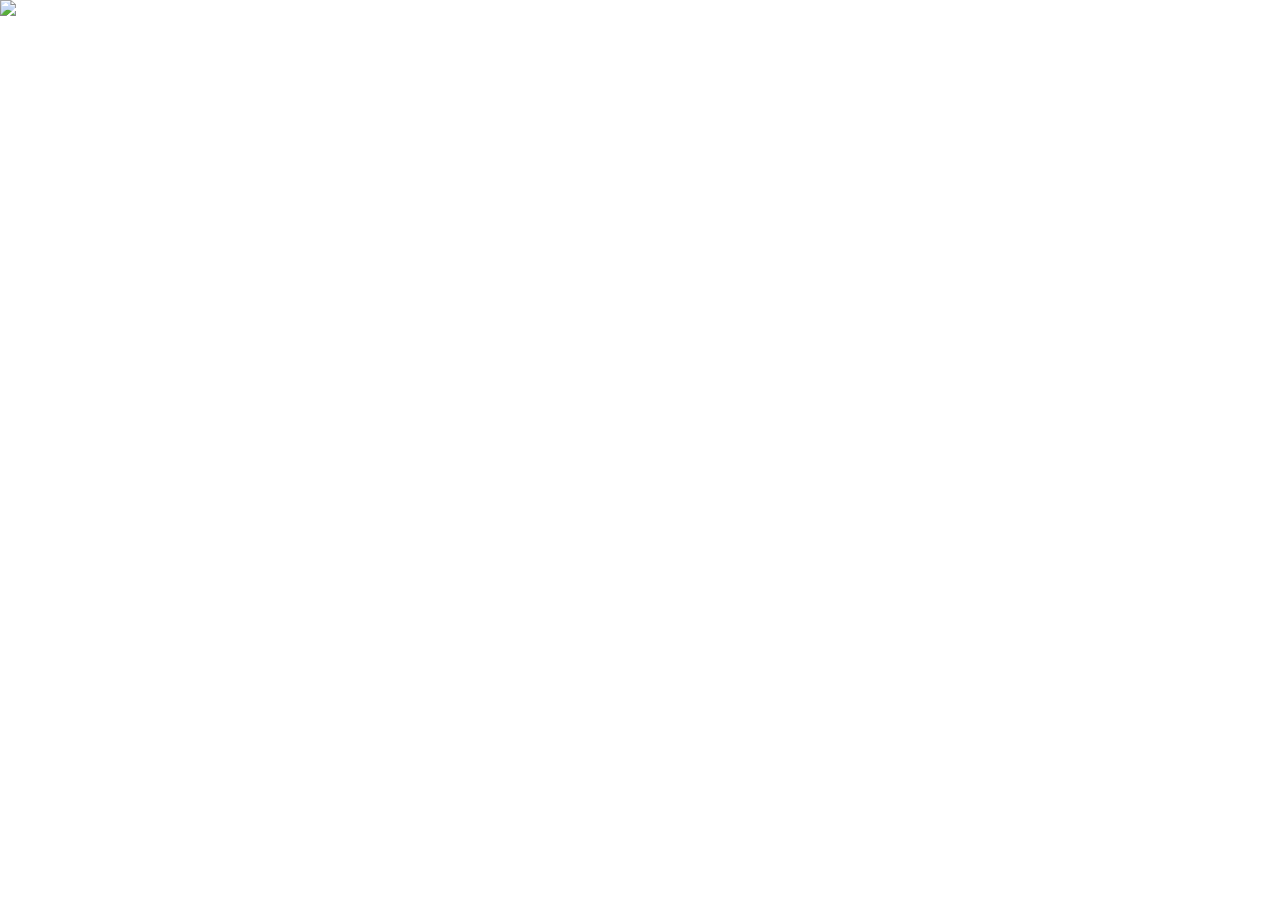
==== index.html @ eeb86399 "init" ====
<!DOCTYPE html>
<html>
    <head>
        <meta charset="utf-8">
        <title>Test</title>
        <style>
            body {
                margin: 0;
            }
            .testImg {
                position: absolute;
                width: 100%;
                display: none;
            }

            @media (min-width: 1680px) {
                #testImg1800 {
                    display: block;
                } 
            }
            @media (min-width: 1320px) and (max-width: 1679px) {
                #testImg1500 {
                    display: block;
                } 
            }
            @media (min-width: 960px) and (max-width: 1319px) {
                #testImg1140 {
                    display: block;
                } 
            }
            @media (max-width: 959px) and (orientation: landscape) {
                #testImg660 {
                    display: block;
                } 
            }
            @media (min-width: 600px) and (orientation: portrait) {
                #testImg600P {
                    display: block;
                } 
            }
            @media (max-width: 599px) and (orientation: portrait) {
                #testImg372P {
                    display: block;
                } 
            }

            #testText {
                position: absolute;
                color: #fff;
                font-size: 18px;
                font-family: "Proxima Nova";
                font-weight: 700;
                font-style: italic;
                top: 960px;
                left: 814px;
                letter-spacing: 1px;
            }

            #pageWidthP {
                position: absolute;
                top: 16px;
                right: 48px;
                color: #fff;
            }
        </style>
    </head>
    <body>
        <img id="testImg1800" class="testImg" src="../_1-desk-1680/1800.png">
        <img id="testImg1500" class="testImg" src="../_2-laptop-1320/1500.png">
        <img id="testImg1140" class="testImg" src="../_3-tabletLandscape-960/1140.png">
        <img id="testImg660" class="testImg" src="../_4-mobileLandscape/660.png">
        <img id="testImg600P" class="testImg" src="../_5-tabletPortrait-600/600P.png">
        <img id="testImg372P" class="testImg" src="../_6-mobilePortrait/372.png">

        <p id="pageWidthP"></p>

<!--        <p id="testText">I am a graphic designer</p>-->

        <script>
            var pageWidth = window.innerWidth;
            var pageWidthP = document.getElementById('pageWidthP');
            pageWidthP.innerHTML = pageWidth;

            window.addEventListener('resize', function() {
                var pageWidth = window.innerWidth;
                pageWidthP.innerHTML = pageWidth;
            })
        </script>
    </body>
</html>
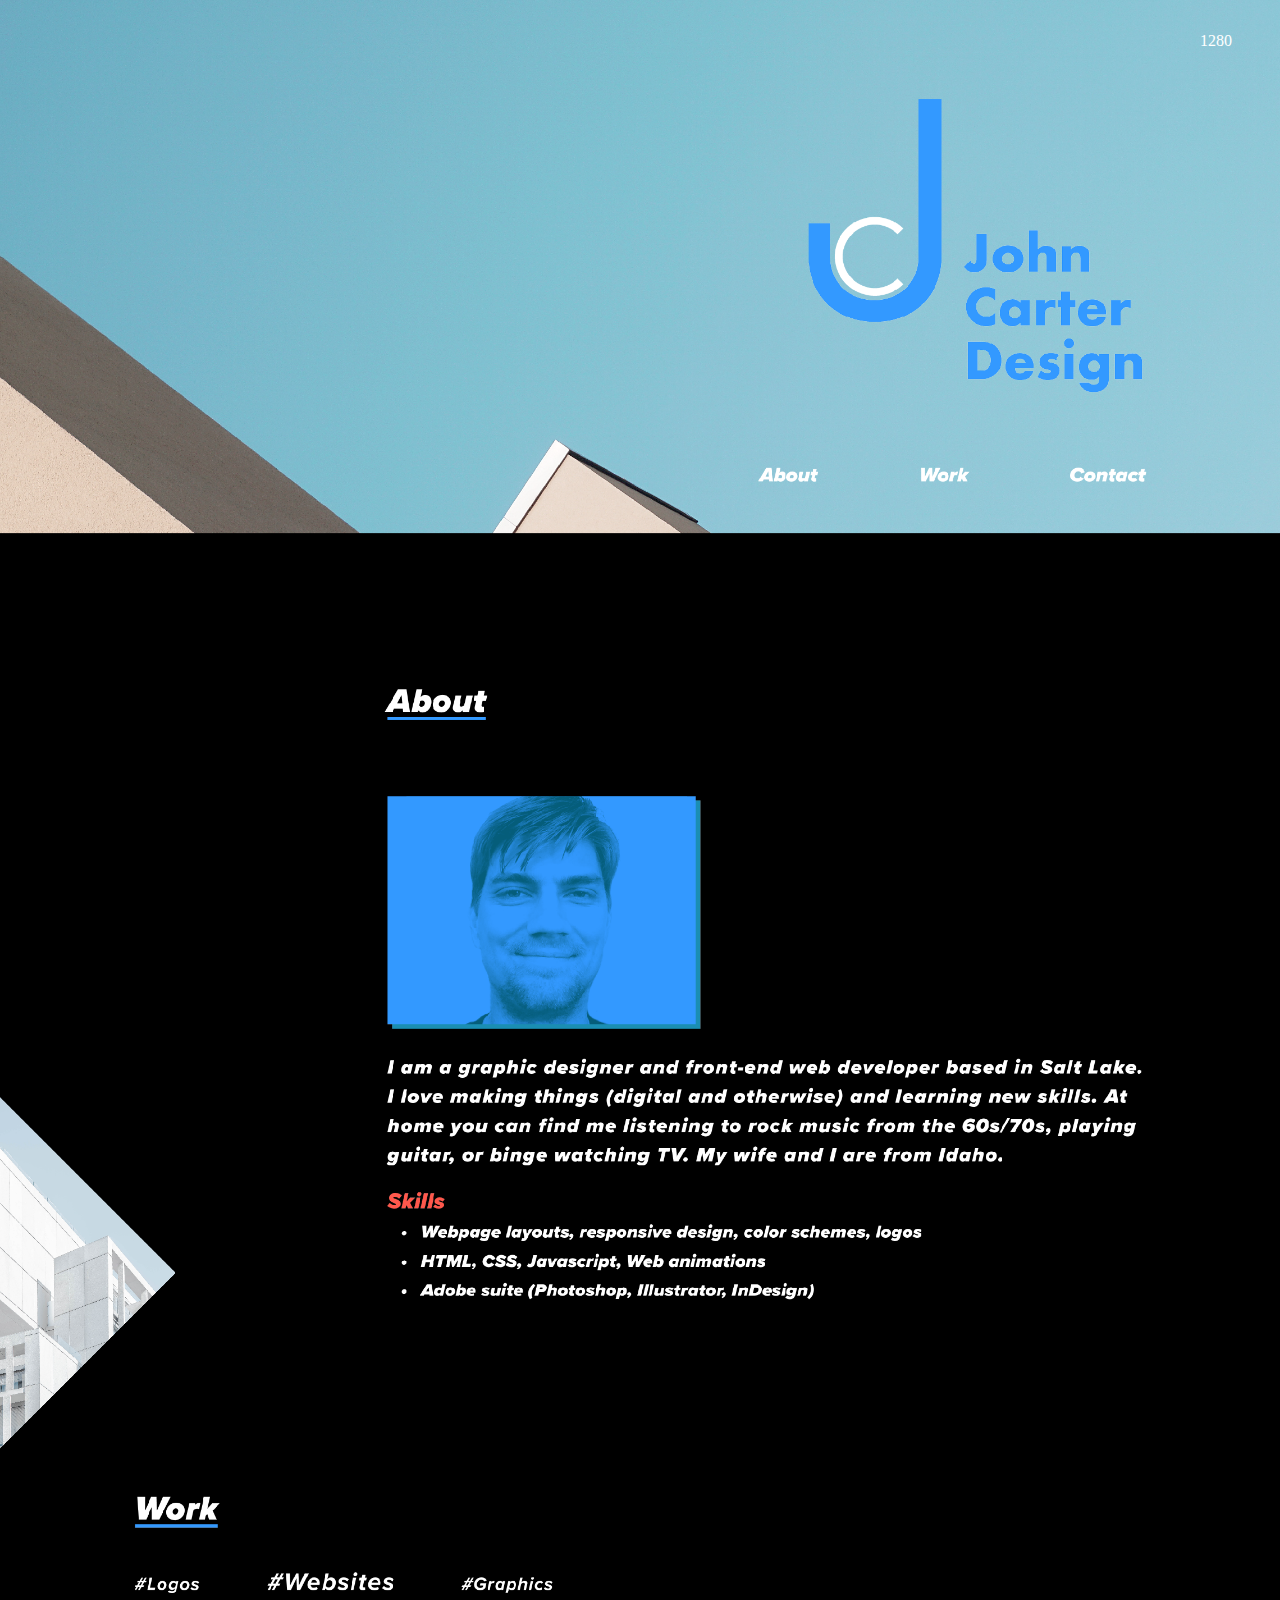
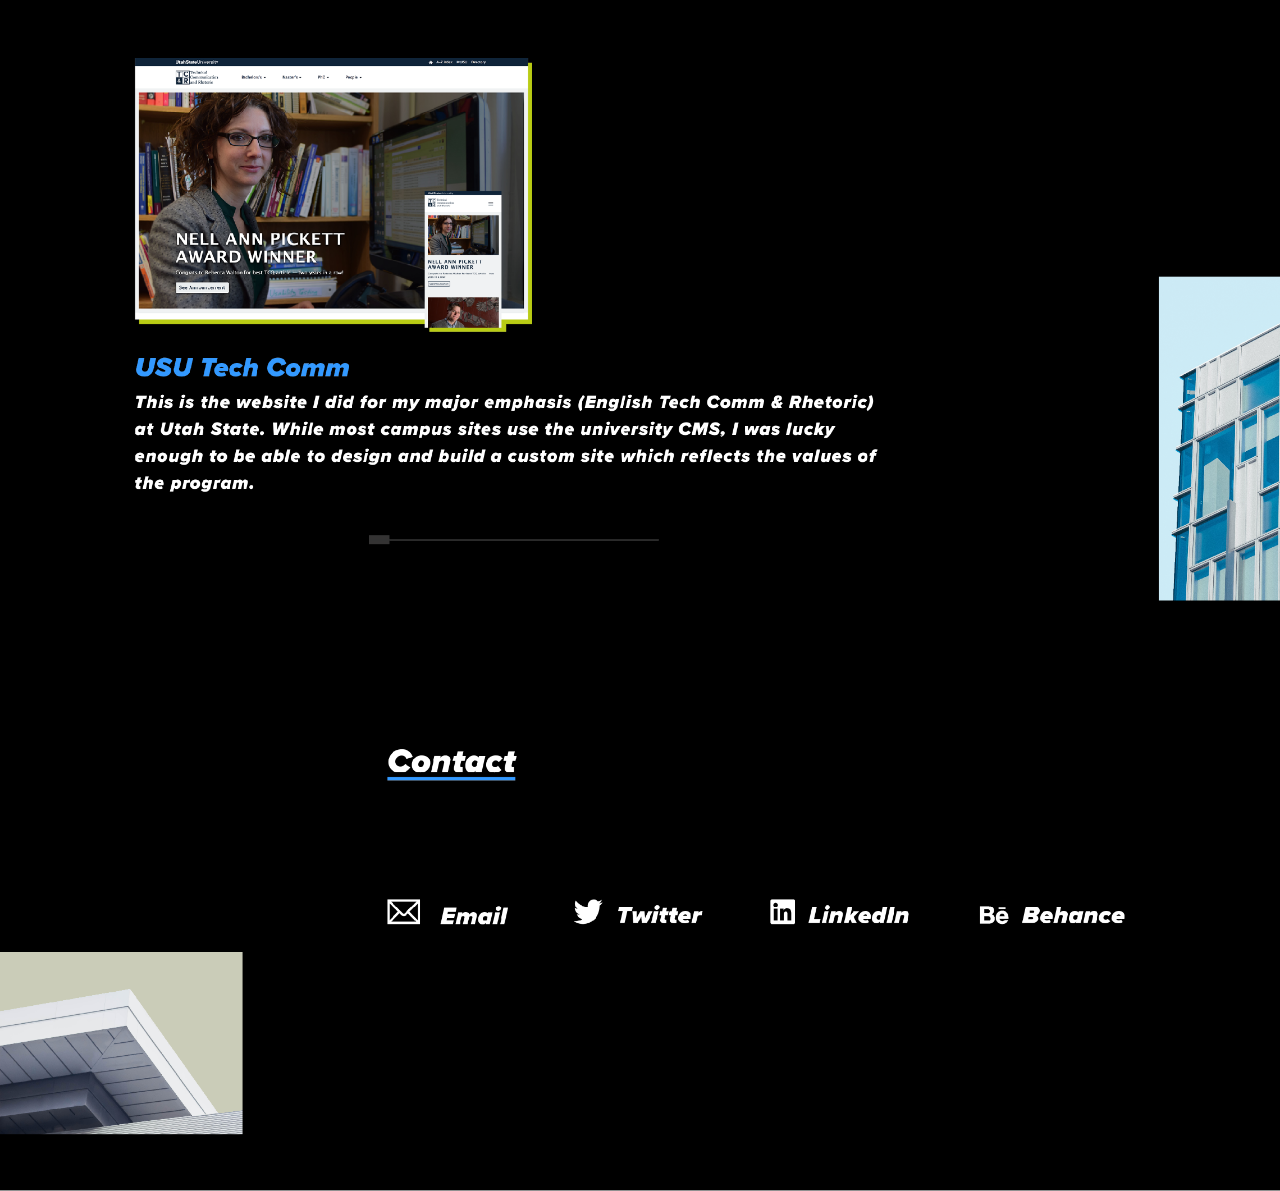
==== commit bd8f965f: "img src" ====
--- a/index.html
+++ b/index.html
@@ -65,12 +65,12 @@
         </style>
     </head>
     <body>
-        <img id="testImg1800" class="testImg" src="../_1-desk-1680/1800.png">
-        <img id="testImg1500" class="testImg" src="../_2-laptop-1320/1500.png">
-        <img id="testImg1140" class="testImg" src="../_3-tabletLandscape-960/1140.png">
-        <img id="testImg660" class="testImg" src="../_4-mobileLandscape/660.png">
-        <img id="testImg600P" class="testImg" src="../_5-tabletPortrait-600/600P.png">
-        <img id="testImg372P" class="testImg" src="../_6-mobilePortrait/372.png">
+        <img id="testImg1800" class="testImg" src="_1-desk-1680/1800.png">
+        <img id="testImg1500" class="testImg" src="_2-laptop-1320/1500.png">
+        <img id="testImg1140" class="testImg" src="_3-tabletLandscape-960/1140.png">
+        <img id="testImg660" class="testImg" src="_4-mobileLandscape/660.png">
+        <img id="testImg600P" class="testImg" src="_5-tabletPortrait-600/600P.png">
+        <img id="testImg372P" class="testImg" src="_6-mobilePortrait/372.png">
 
         <p id="pageWidthP"></p>
 
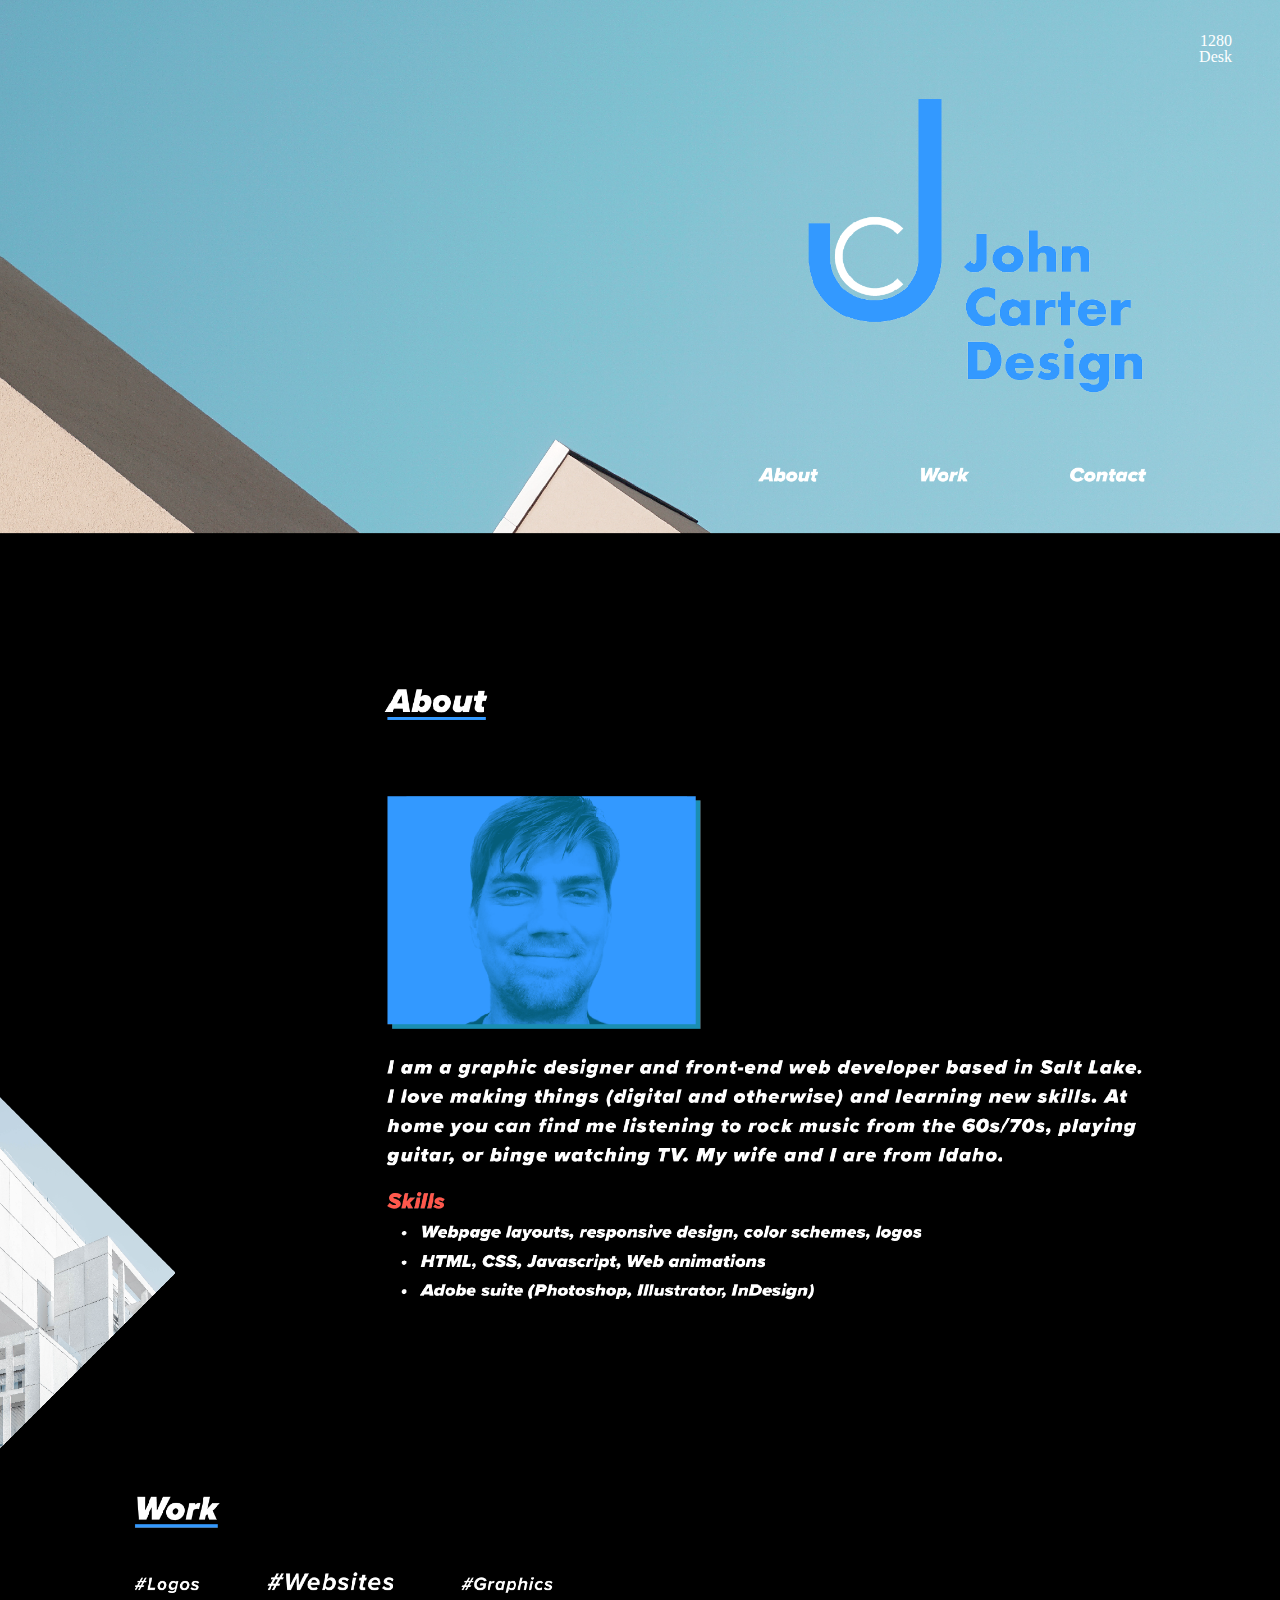
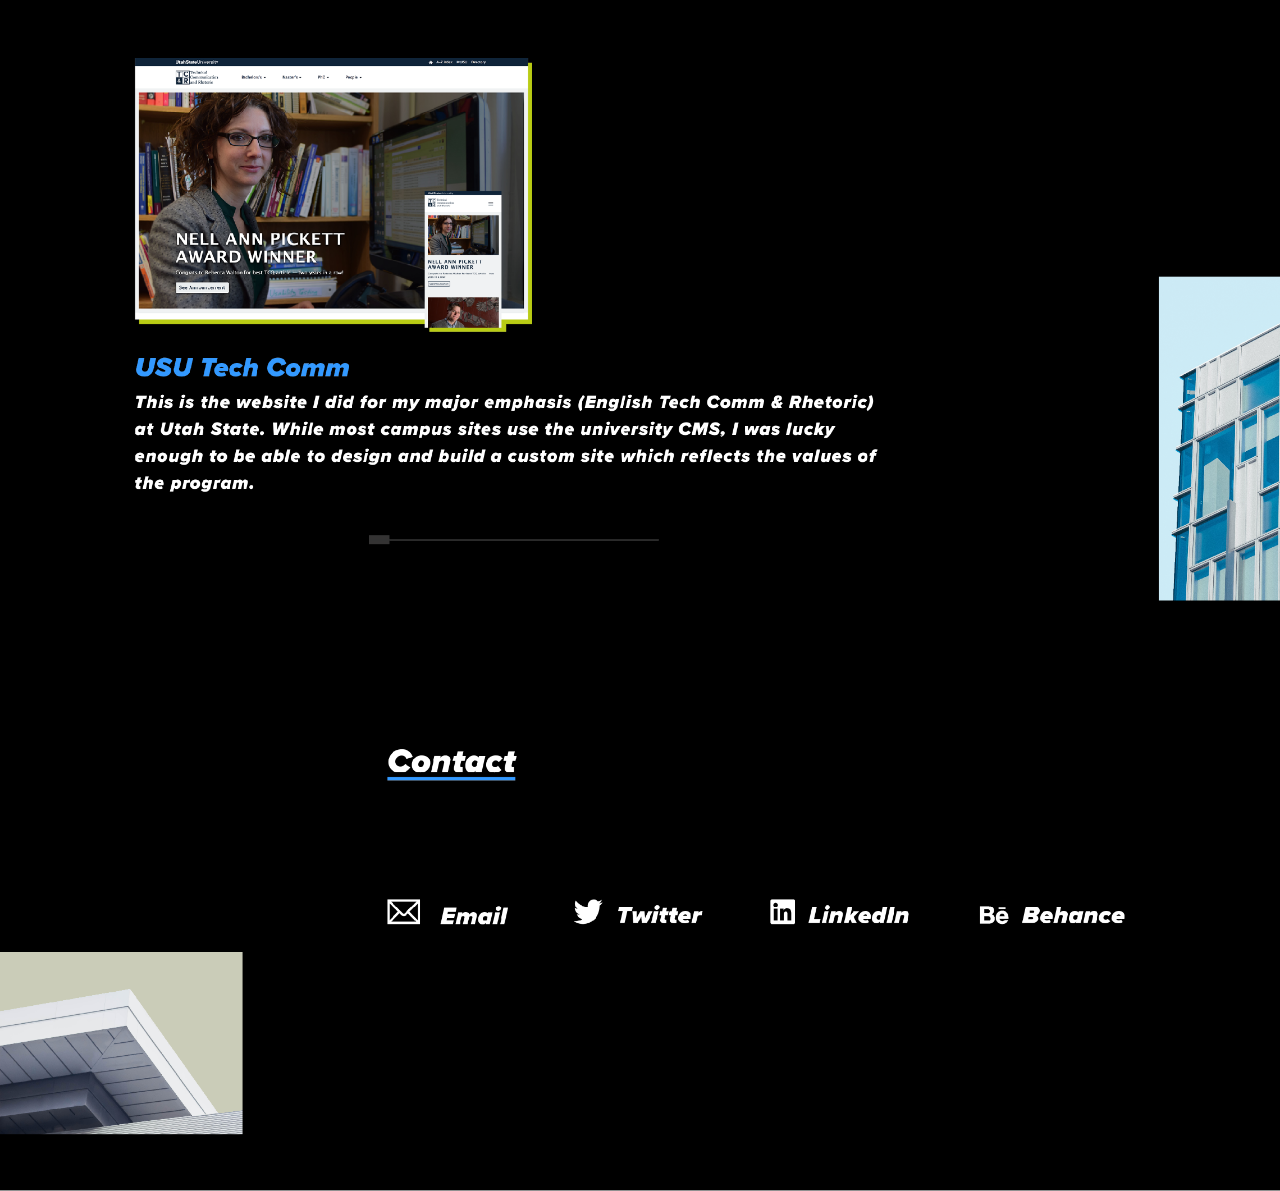
==== commit 449485fe: "media p" ====
--- a/index.html
+++ b/index.html
@@ -13,35 +13,58 @@
                 display: none;
             }
 
+            /* Desk and Laptop */
             @media (min-width: 1680px) {
-                #testImg1800 {
+                #testImgDesk {
                     display: block;
                 } 
+                #mediaDesk {
+                    display: block;
+                }
             }
             @media (min-width: 1320px) and (max-width: 1679px) {
-                #testImg1500 {
+                #testImgLaptop {
                     display: block;
                 } 
+                #mediaLaptop {
+                    display: block;
+                }
             }
+            
+            /* Tablet */
             @media (min-width: 960px) and (max-width: 1319px) {
-                #testImg1140 {
+                #testImgTabletL {
                     display: block;
                 } 
+                #mediaTabletL {
+                    display: block;
+                }
             }
-            @media (max-width: 959px) and (orientation: landscape) {
-                #testImg660 {
+            @media (min-width: 600px) and (max-width: 1079px) and (orientation: portrait) {
+                #testImgTabletP {
                     display: block;
                 } 
+                #mediaTabletP {
+                    display: block;
+                }
             }
-            @media (min-width: 600px) and (orientation: portrait) {
-                #testImg600P {
+            
+            /* Mobile */
+            @media (max-width: 959px) and (orientation: landscape) {
+                #testImgMobileL {
                     display: block;
                 } 
+                #mediaMobileL {
+                    display: block;
+                }
             }
             @media (max-width: 599px) and (orientation: portrait) {
-                #testImg372P {
+                #testImgMobileP {
                     display: block;
                 } 
+                #mediaMobileP {
+                    display: block;
+                }
             }
 
             #testText {
@@ -62,15 +85,25 @@
                 right: 48px;
                 color: #fff;
             }
+            
+            .media {
+                display: none;
+                position: absolute;
+                top: 32px;
+                right: 48px;
+                color: #fff;
+            }
         </style>
     </head>
     <body>
-        <img id="testImg1800" class="testImg" src="_1-desk-1680/1800.png">
-        <img id="testImg1500" class="testImg" src="_2-laptop-1320/1500.png">
-        <img id="testImg1140" class="testImg" src="_3-tabletLandscape-960/1140.png">
-        <img id="testImg660" class="testImg" src="_4-mobileLandscape/660.png">
-        <img id="testImg600P" class="testImg" src="_5-tabletPortrait-600/600P.png">
-        <img id="testImg372P" class="testImg" src="_6-mobilePortrait/372.png">
+        <img id="testImgDesk" class="testImg" src="desk1800.png"><p id="mediaDesk" class="media">Desk</p>
+        <img id="testImgLaptop" class="testImg" src="laptop1500.png"><p id="mediaLaptop" class="media">Desk</p>
+        
+        <img id="testImgTabletL" class="testImg" src="tabletLandscape1140.png"><p id="mediaTabletL" class="media">Desk</p>
+        <img id="testImgTabletP" class="testImg" src="tabletPortrait600.png"><p id="mediaTabletP" class="media">Desk</p>
+        
+        <img id="testImgMobileL" class="testImg" src="mobileLandscape660.png"><p id="mediaMobileL" class="media">Desk</p>
+        <img id="testImgMobileP" class="testImg" src="mobilePortrait372.png"><p id="mediaMobileP" class="media">Desk</p>
 
         <p id="pageWidthP"></p>
 
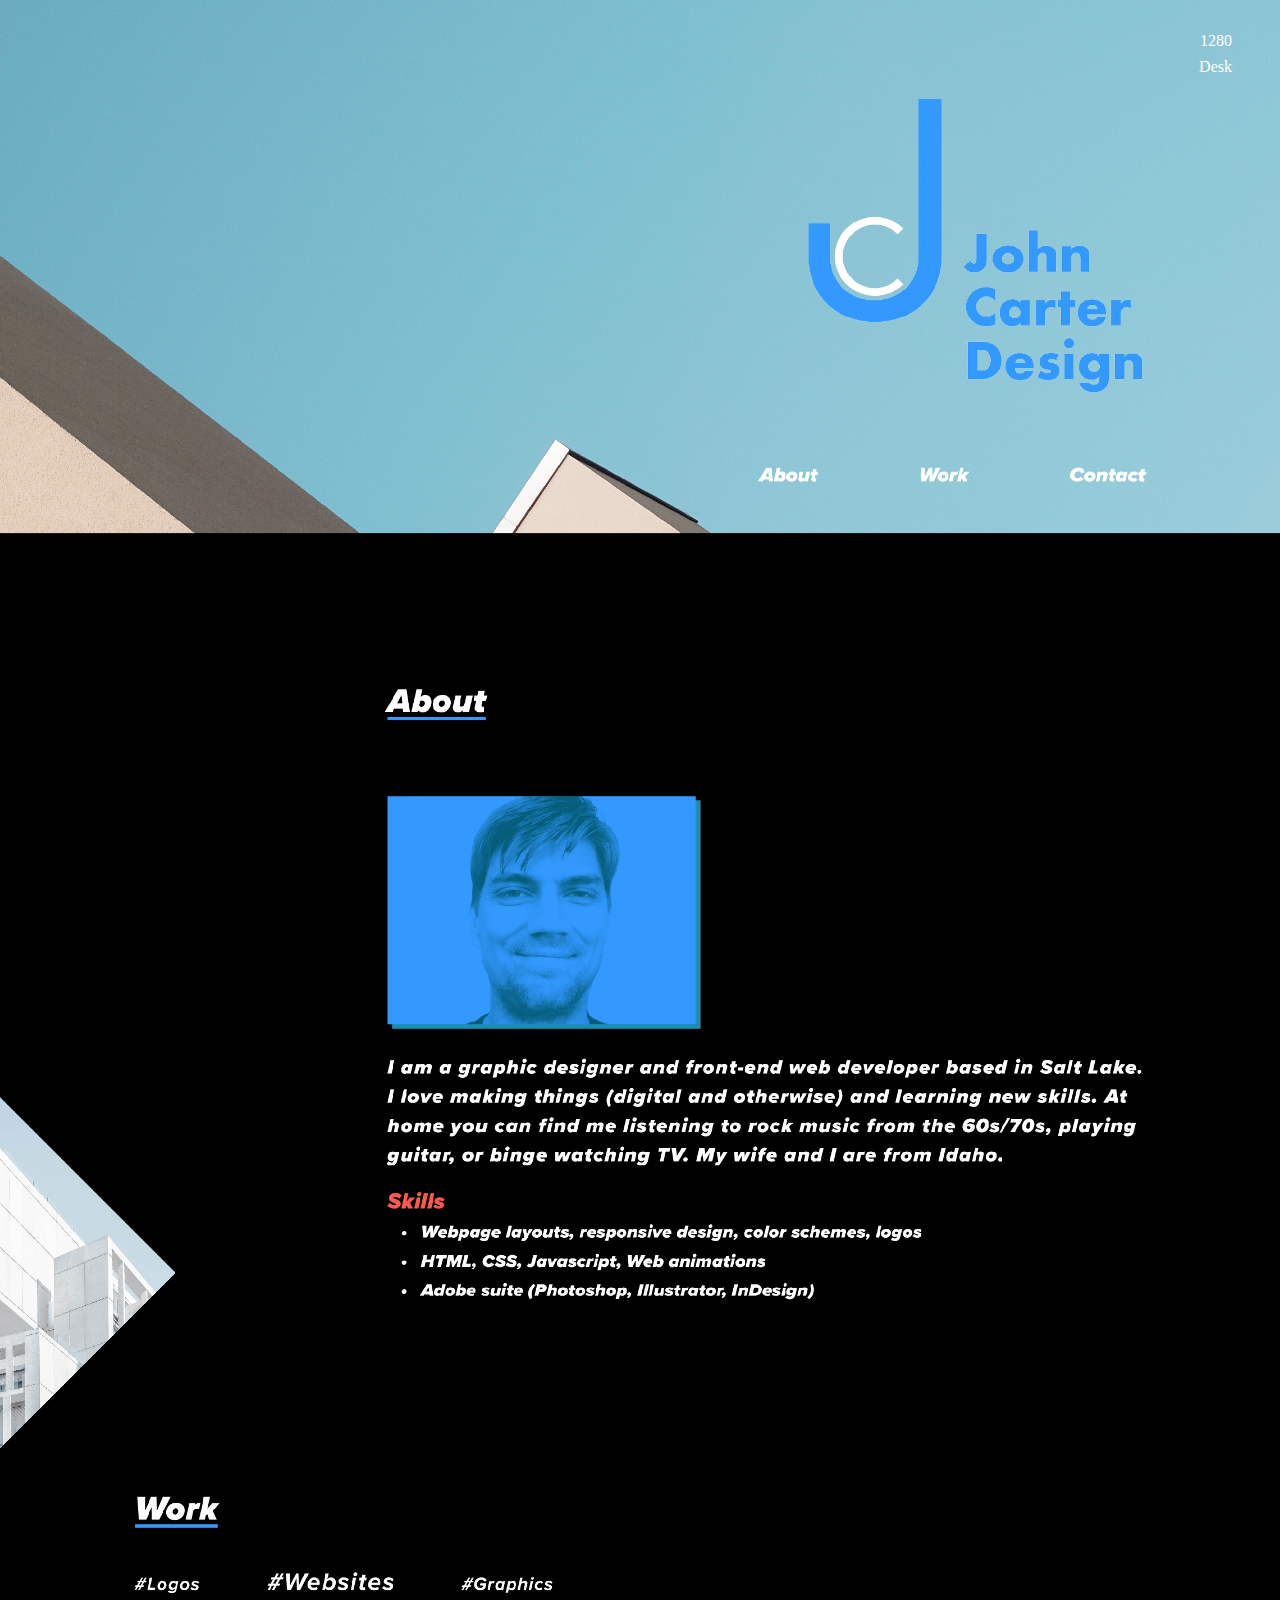
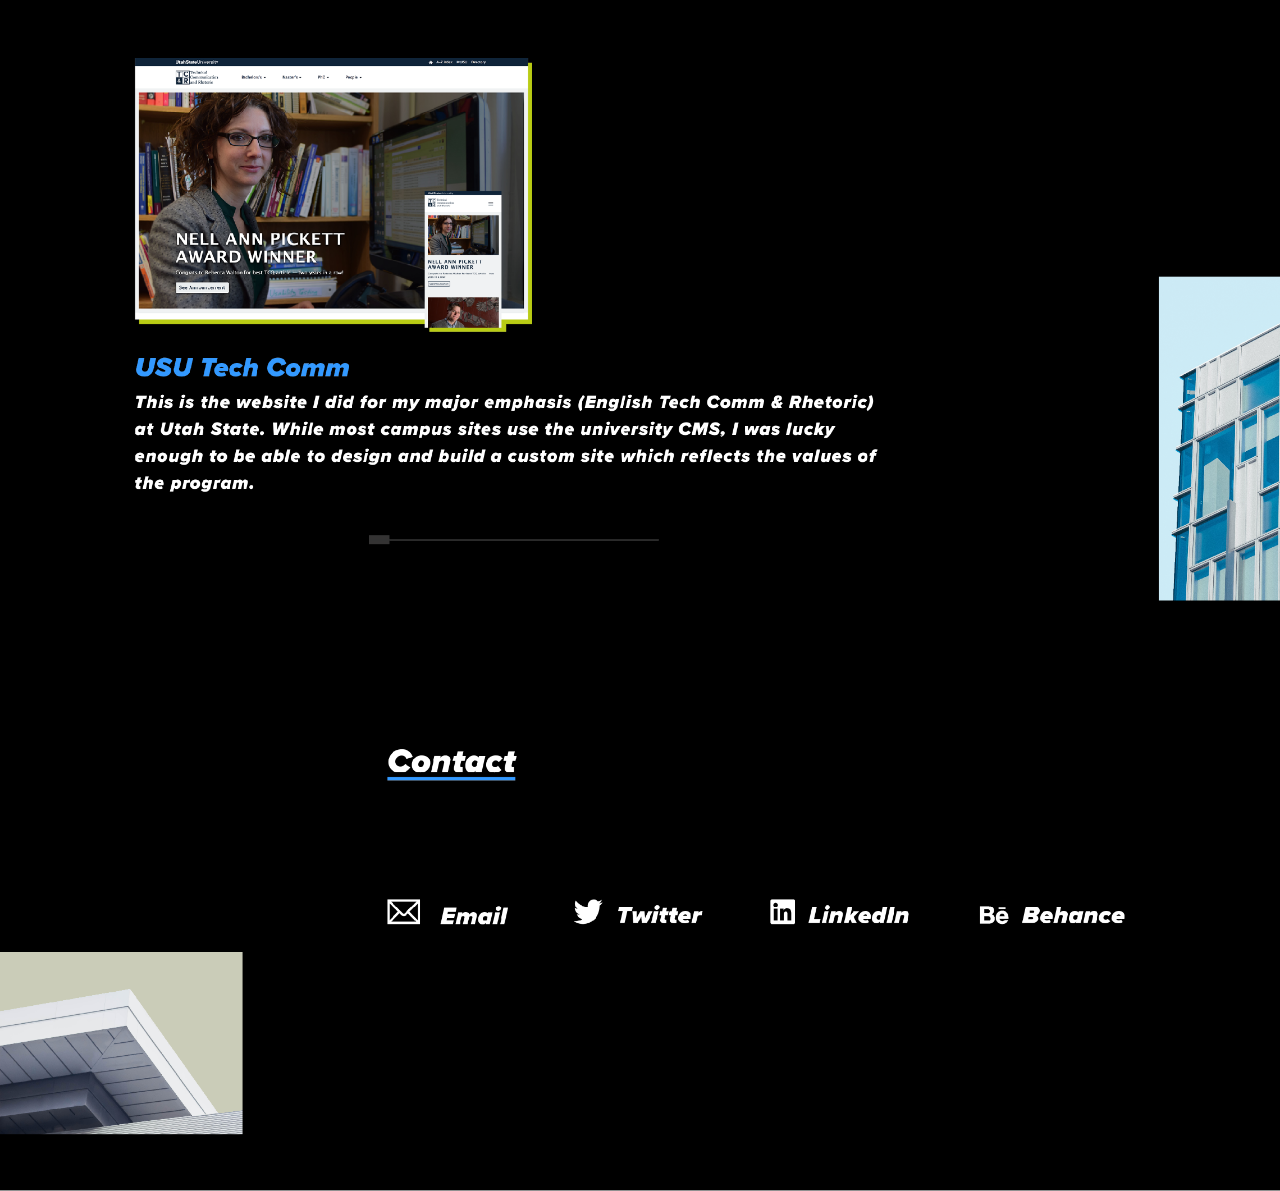
==== commit eba24500: "css update" ====
--- a/index.html
+++ b/index.html
@@ -89,7 +89,7 @@
             .media {
                 display: none;
                 position: absolute;
-                top: 32px;
+                top: 42px;
                 right: 48px;
                 color: #fff;
             }
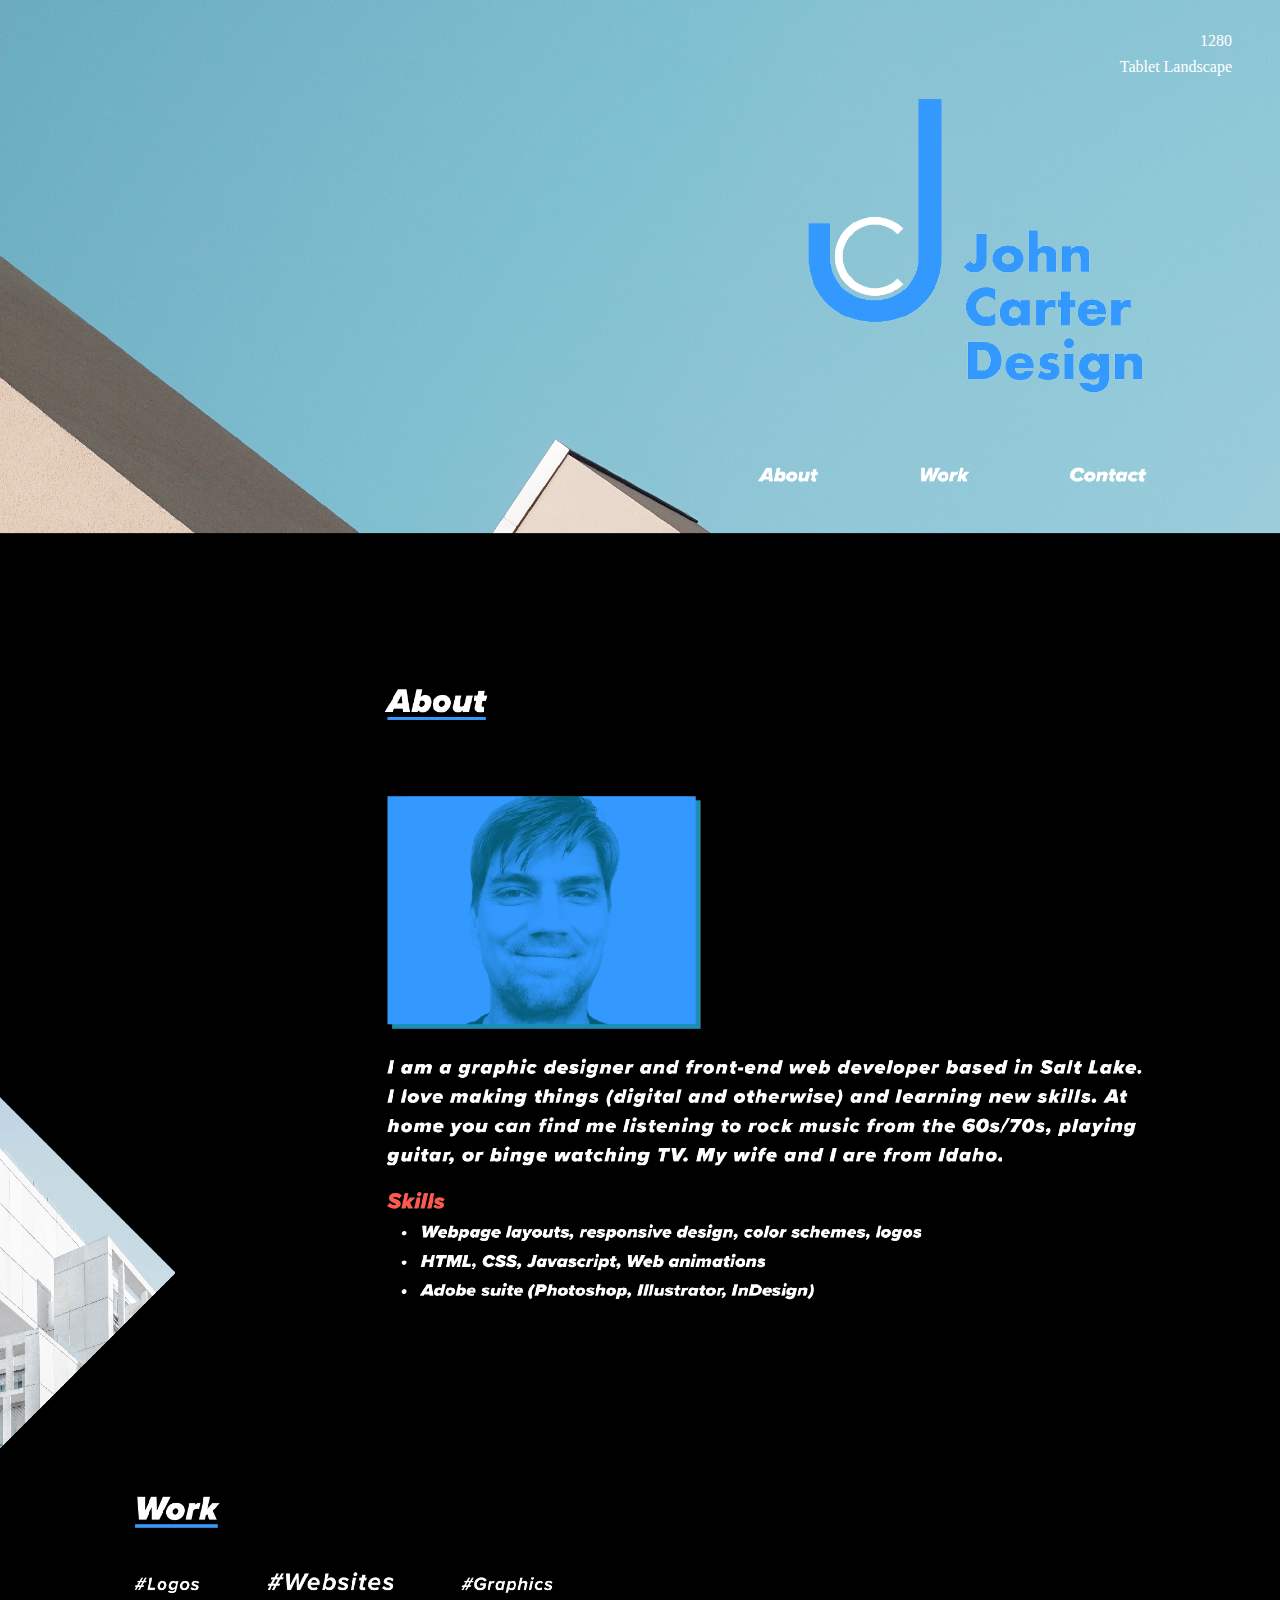
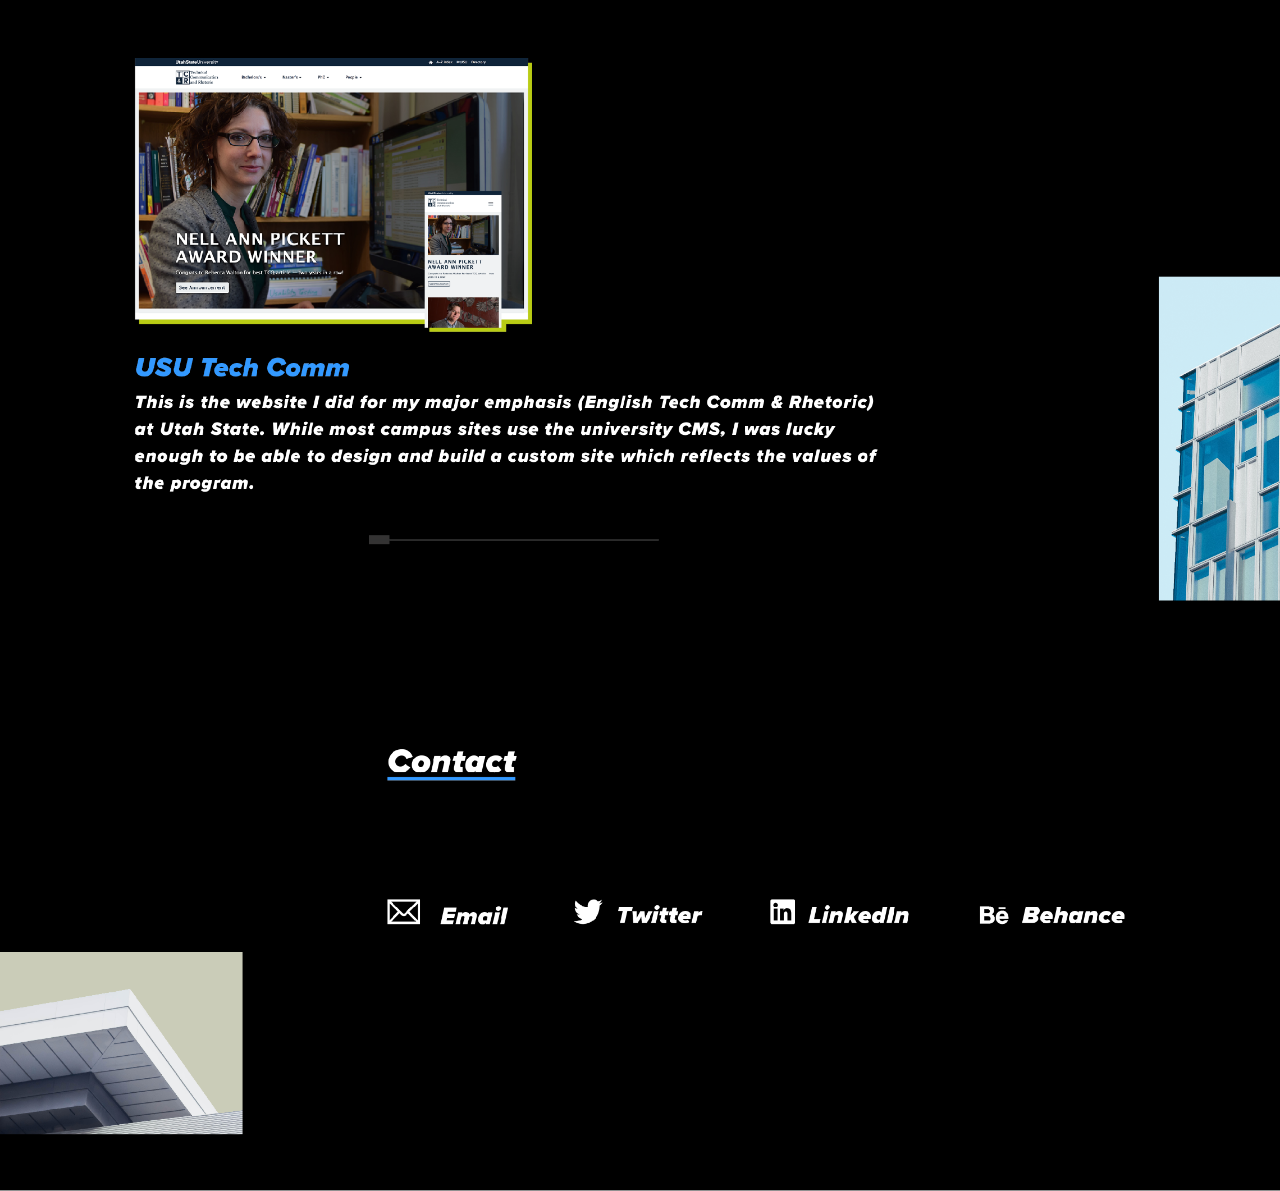
==== commit d35320d0: "media p update" ====
--- a/index.html
+++ b/index.html
@@ -97,13 +97,13 @@
     </head>
     <body>
         <img id="testImgDesk" class="testImg" src="desk1800.png"><p id="mediaDesk" class="media">Desk</p>
-        <img id="testImgLaptop" class="testImg" src="laptop1500.png"><p id="mediaLaptop" class="media">Desk</p>
+        <img id="testImgLaptop" class="testImg" src="laptop1500.png"><p id="mediaLaptop" class="media">Laptop</p>
         
-        <img id="testImgTabletL" class="testImg" src="tabletLandscape1140.png"><p id="mediaTabletL" class="media">Desk</p>
-        <img id="testImgTabletP" class="testImg" src="tabletPortrait600.png"><p id="mediaTabletP" class="media">Desk</p>
+        <img id="testImgTabletL" class="testImg" src="tabletLandscape1140.png"><p id="mediaTabletL" class="media">Tablet Landscape</p>
+        <img id="testImgTabletP" class="testImg" src="tabletPortrait600.png"><p id="mediaTabletP" class="media">Tablet Portrait</p>
         
-        <img id="testImgMobileL" class="testImg" src="mobileLandscape660.png"><p id="mediaMobileL" class="media">Desk</p>
-        <img id="testImgMobileP" class="testImg" src="mobilePortrait372.png"><p id="mediaMobileP" class="media">Desk</p>
+        <img id="testImgMobileL" class="testImg" src="mobileLandscape660.png"><p id="mediaMobileL" class="media">Mobile Landscape</p>
+        <img id="testImgMobileP" class="testImg" src="mobilePortrait372.png"><p id="mediaMobileP" class="media">Mobile Portrait</p>
 
         <p id="pageWidthP"></p>
 
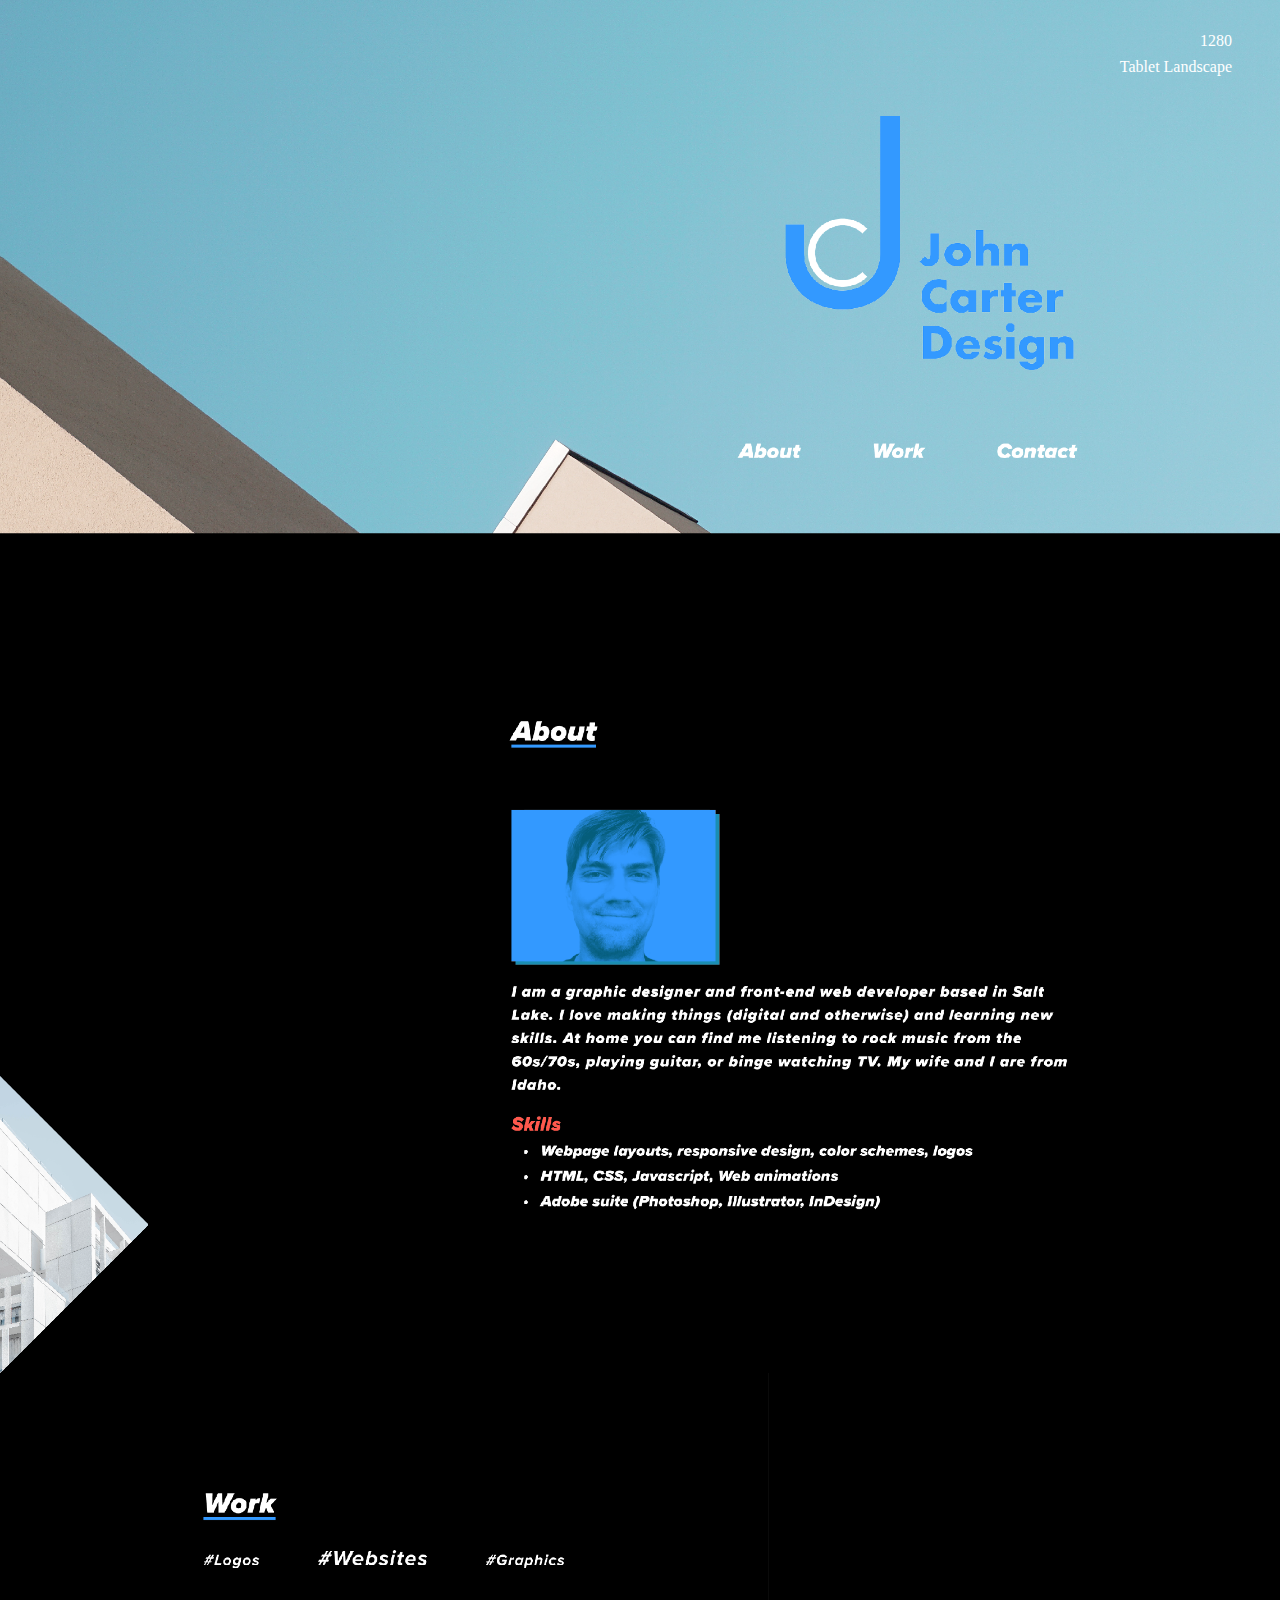
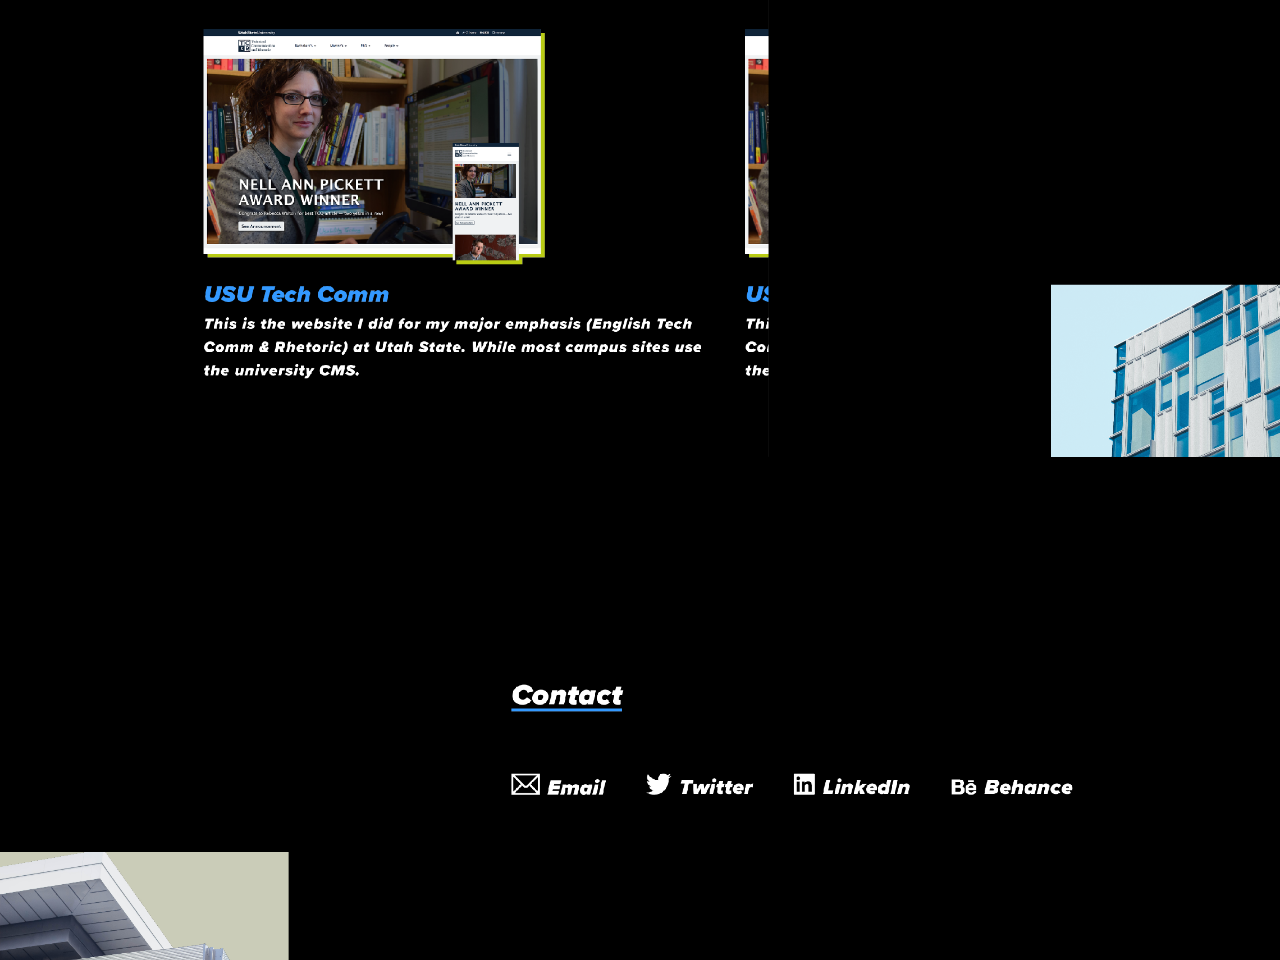
==== commit d242c73c: "added viewport meta to portfolio demo" ====
--- a/index.html
+++ b/index.html
@@ -2,6 +2,7 @@
 <html>
     <head>
         <meta charset="utf-8">
+        <meta name="viewport" content="width=device-width, initial-scale=1">
         <title>Test</title>
         <style>
             body {
@@ -30,7 +31,7 @@
                     display: block;
                 }
             }
-            
+
             /* Tablet */
             @media (min-width: 960px) and (max-width: 1319px) {
                 #testImgTabletL {
@@ -48,7 +49,7 @@
                     display: block;
                 }
             }
-            
+
             /* Mobile */
             @media (max-width: 959px) and (orientation: landscape) {
                 #testImgMobileL {
@@ -85,7 +86,7 @@
                 right: 48px;
                 color: #fff;
             }
-            
+
             .media {
                 display: none;
                 position: absolute;
@@ -98,16 +99,16 @@
     <body>
         <img id="testImgDesk" class="testImg" src="desk1800.png"><p id="mediaDesk" class="media">Desk</p>
         <img id="testImgLaptop" class="testImg" src="laptop1500.png"><p id="mediaLaptop" class="media">Laptop</p>
-        
+
         <img id="testImgTabletL" class="testImg" src="tabletLandscape1140.png"><p id="mediaTabletL" class="media">Tablet Landscape</p>
         <img id="testImgTabletP" class="testImg" src="tabletPortrait600.png"><p id="mediaTabletP" class="media">Tablet Portrait</p>
-        
+
         <img id="testImgMobileL" class="testImg" src="mobileLandscape660.png"><p id="mediaMobileL" class="media">Mobile Landscape</p>
         <img id="testImgMobileP" class="testImg" src="mobilePortrait372.png"><p id="mediaMobileP" class="media">Mobile Portrait</p>
 
         <p id="pageWidthP"></p>
 
-<!--        <p id="testText">I am a graphic designer</p>-->
+        <!--        <p id="testText">I am a graphic designer</p>-->
 
         <script>
             var pageWidth = window.innerWidth;
